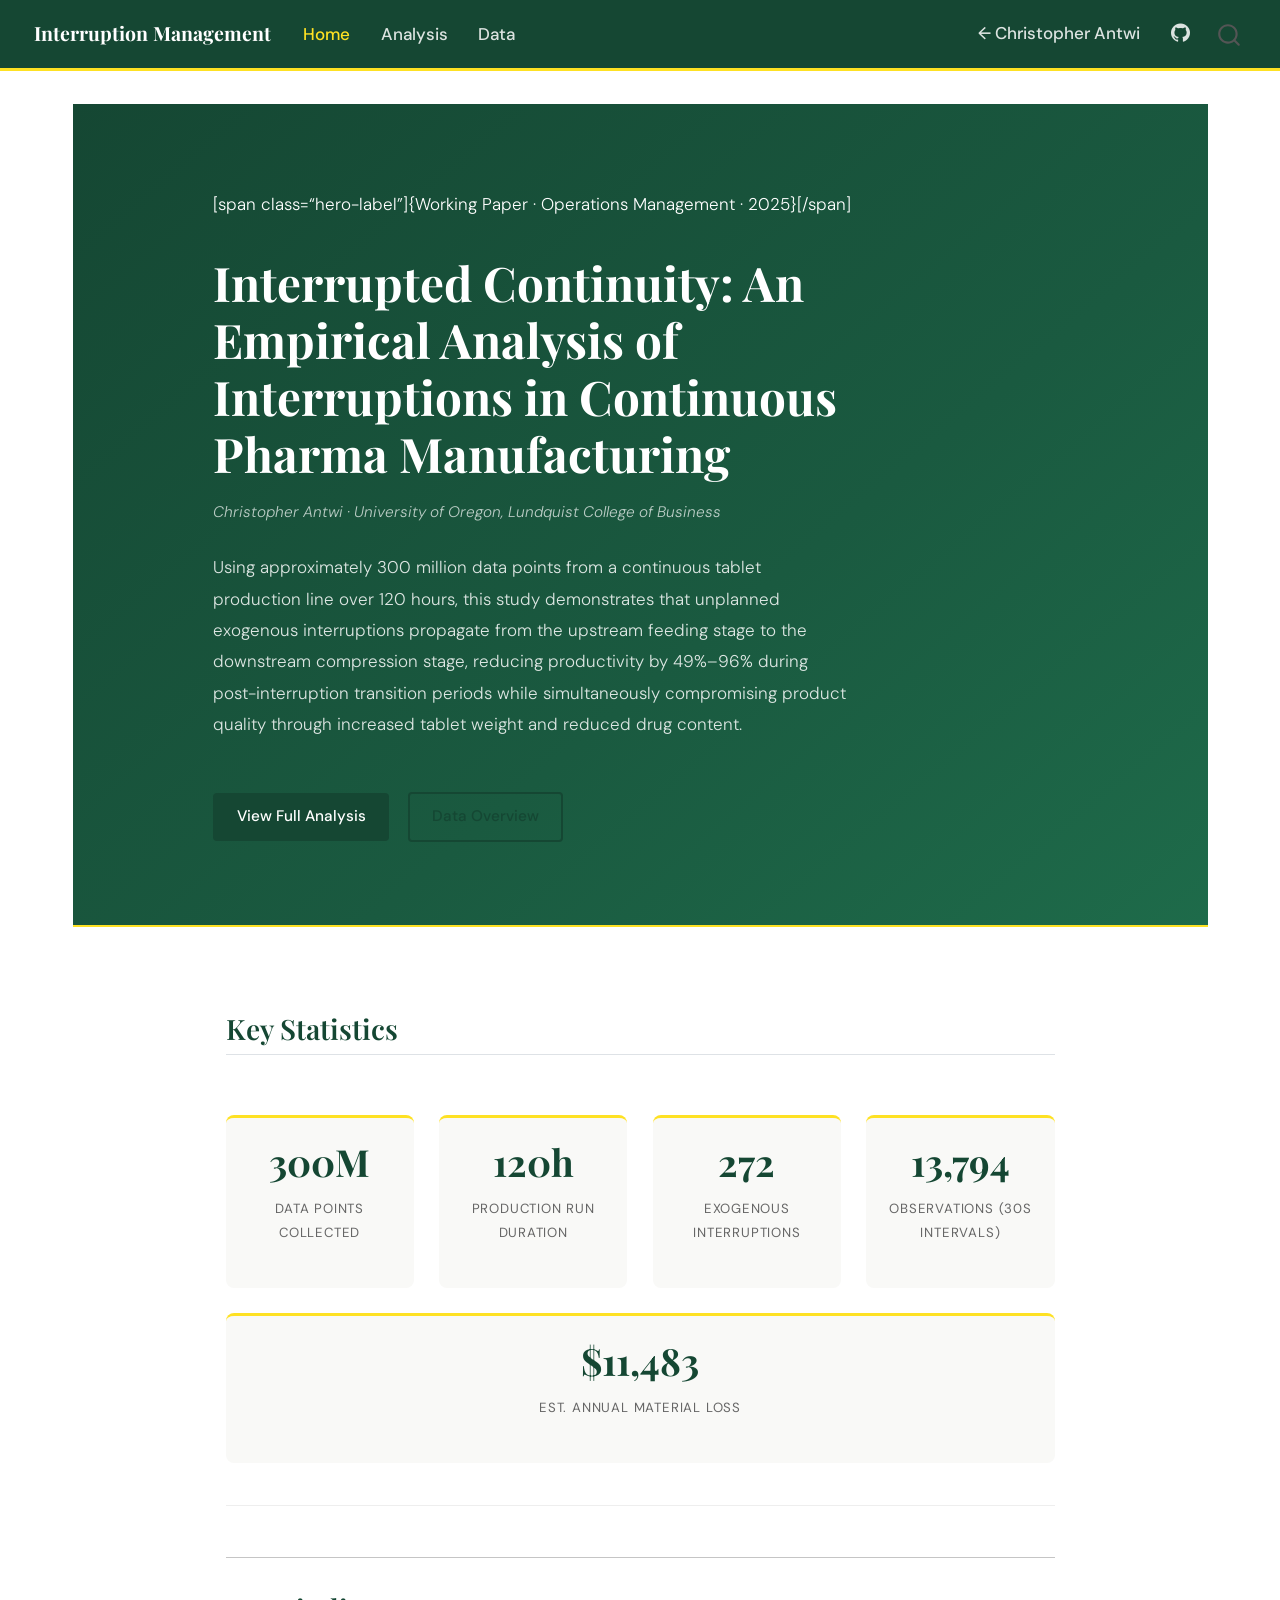
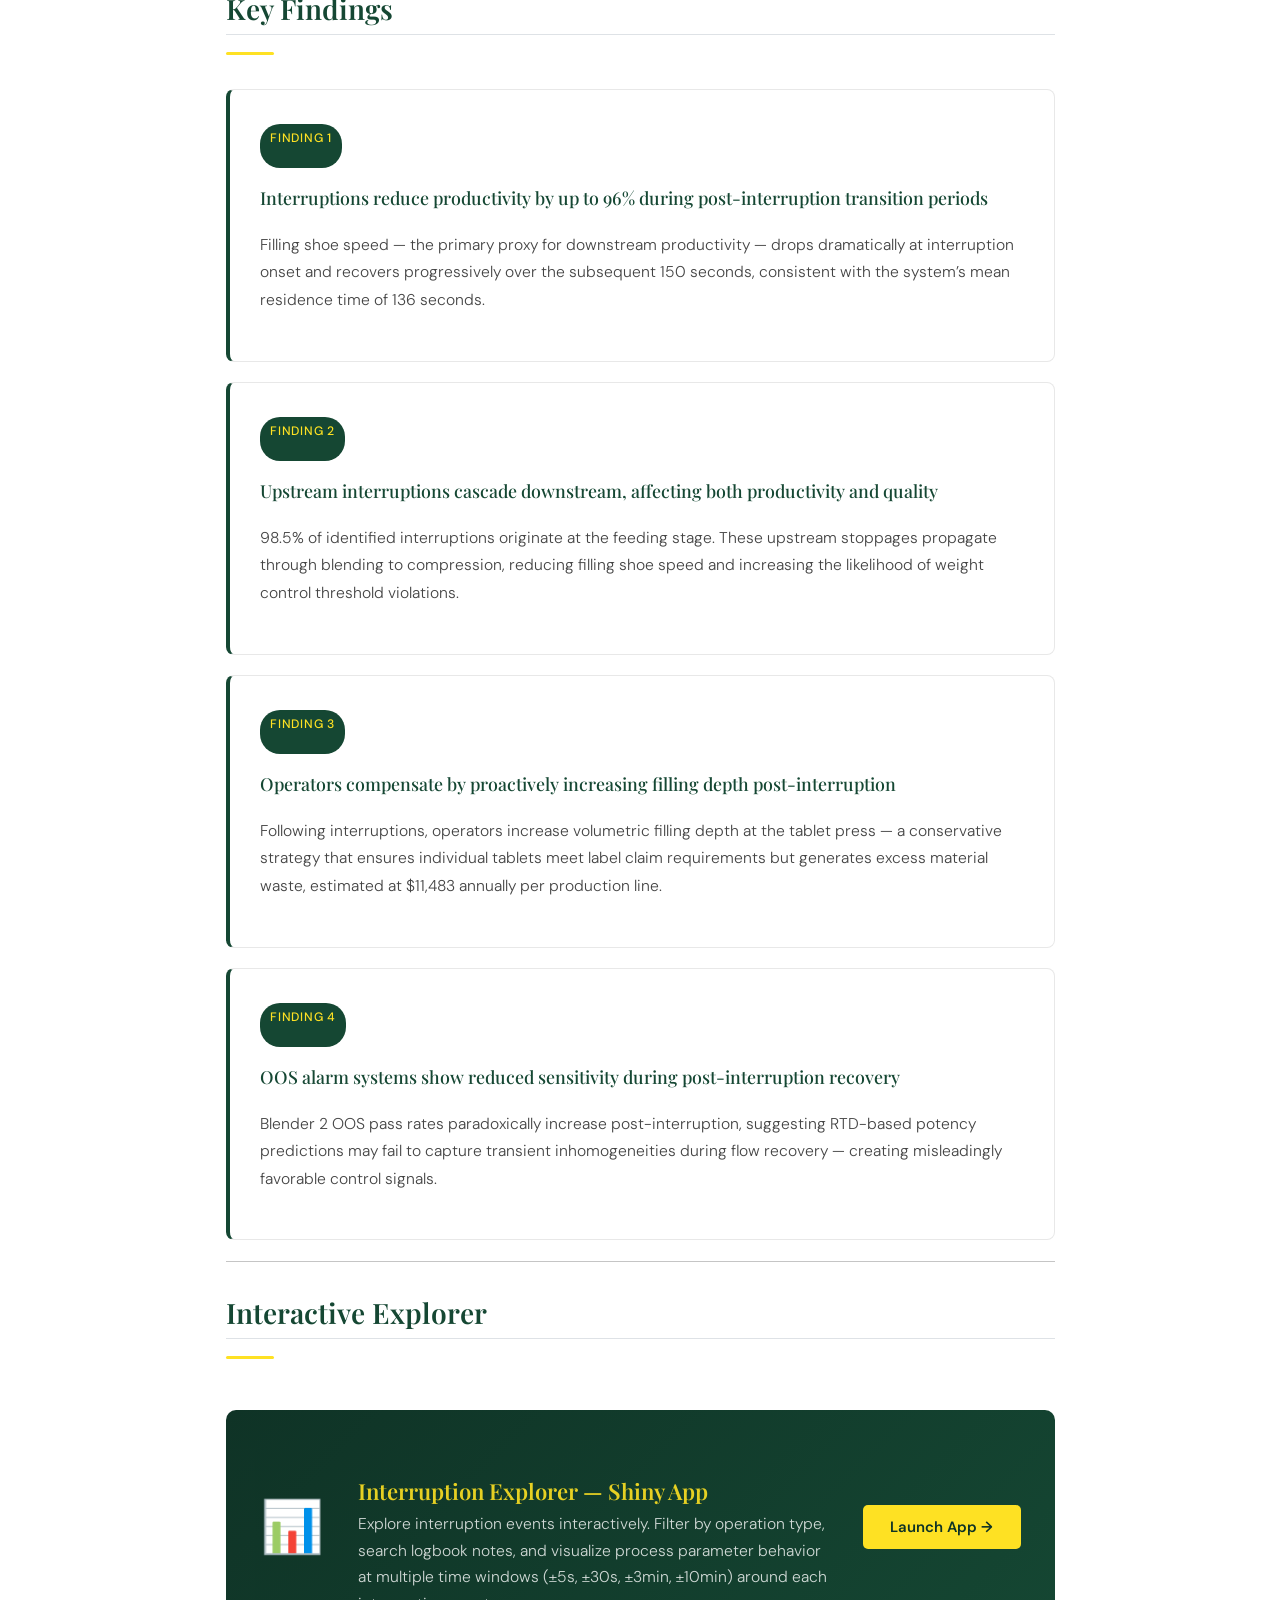
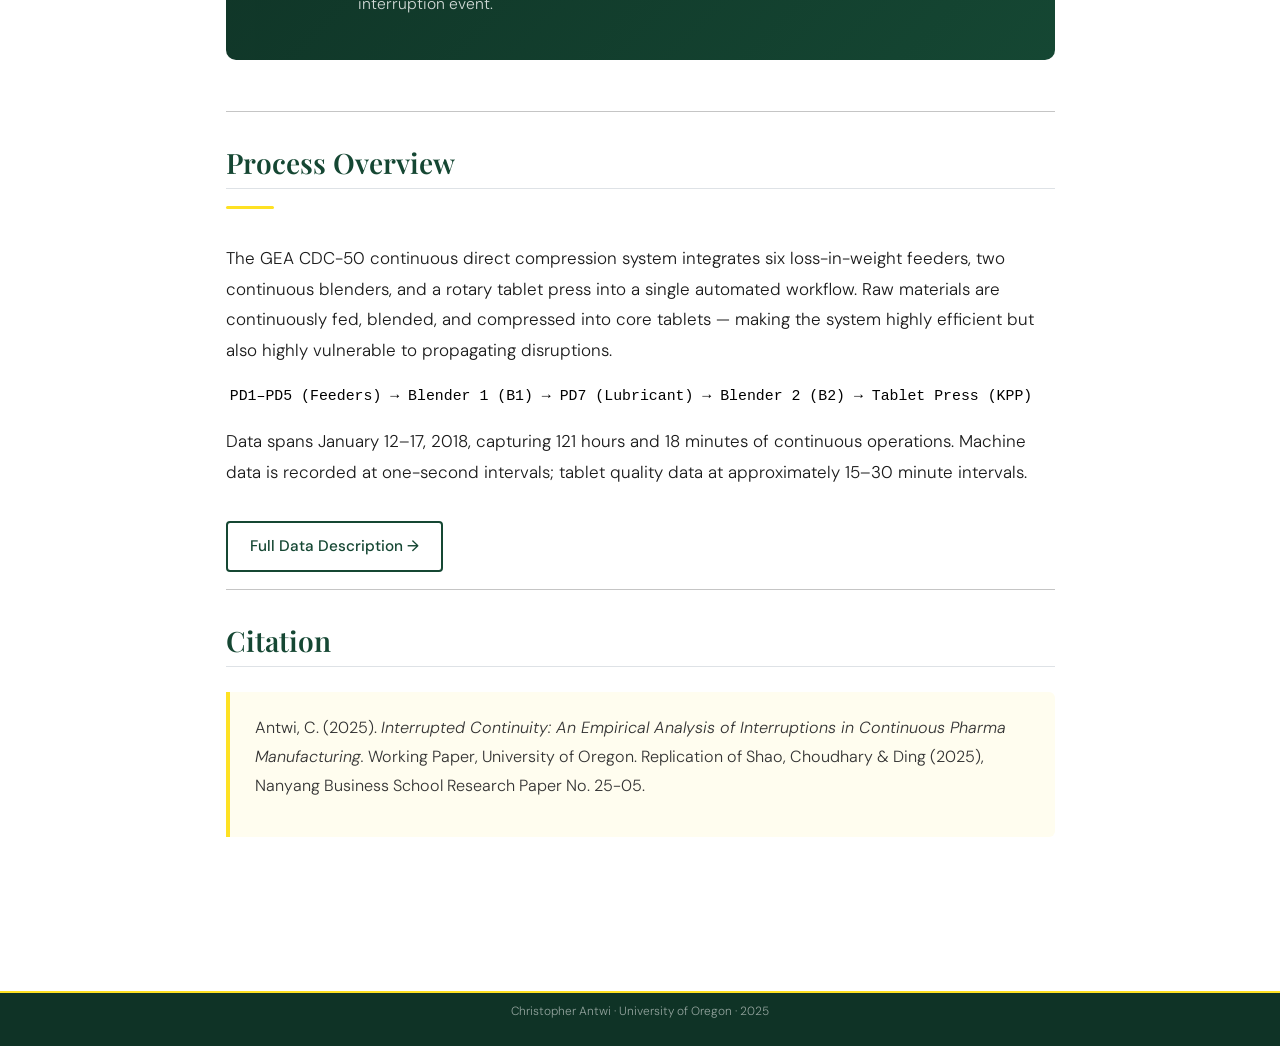
==== docs/index.html @ 990032b7 "Add rendered HTML pages" ====
<!DOCTYPE html>
<html xmlns="http://www.w3.org/1999/xhtml" lang="en" xml:lang="en"><head>

<meta charset="utf-8">
<meta name="generator" content="quarto-1.8.25">

<meta name="viewport" content="width=device-width, initial-scale=1.0, user-scalable=yes">


<title>Interruption Management</title>
<style>
code{white-space: pre-wrap;}
span.smallcaps{font-variant: small-caps;}
div.columns{display: flex; gap: min(4vw, 1.5em);}
div.column{flex: auto; overflow-x: auto;}
div.hanging-indent{margin-left: 1.5em; text-indent: -1.5em;}
ul.task-list{list-style: none;}
ul.task-list li input[type="checkbox"] {
  width: 0.8em;
  margin: 0 0.8em 0.2em -1em; /* quarto-specific, see https://github.com/quarto-dev/quarto-cli/issues/4556 */ 
  vertical-align: middle;
}
</style>


<script src="site_libs/quarto-nav/quarto-nav.js"></script>
<script src="site_libs/quarto-nav/headroom.min.js"></script>
<script src="site_libs/clipboard/clipboard.min.js"></script>
<script src="site_libs/quarto-search/autocomplete.umd.js"></script>
<script src="site_libs/quarto-search/fuse.min.js"></script>
<script src="site_libs/quarto-search/quarto-search.js"></script>
<meta name="quarto:offset" content="./">
<link href="./images/favicon.ico" rel="icon">
<script src="site_libs/quarto-html/quarto.js" type="module"></script>
<script src="site_libs/quarto-html/tabsets/tabsets.js" type="module"></script>
<script src="site_libs/quarto-html/axe/axe-check.js" type="module"></script>
<script src="site_libs/quarto-html/popper.min.js"></script>
<script src="site_libs/quarto-html/tippy.umd.min.js"></script>
<script src="site_libs/quarto-html/anchor.min.js"></script>
<link href="site_libs/quarto-html/tippy.css" rel="stylesheet">
<link href="site_libs/quarto-html/quarto-syntax-highlighting-7b89279ff1a6dce999919e0e67d4d9ec.css" rel="stylesheet" id="quarto-text-highlighting-styles">
<script src="site_libs/bootstrap/bootstrap.min.js"></script>
<link href="site_libs/bootstrap/bootstrap-icons.css" rel="stylesheet">
<link href="site_libs/bootstrap/bootstrap-b2ec62bb47985dcdabcf5dd55ac61442.min.css" rel="stylesheet" append-hash="true" id="quarto-bootstrap" data-mode="light">
<script id="quarto-search-options" type="application/json">{
  "location": "navbar",
  "copy-button": false,
  "collapse-after": 3,
  "panel-placement": "end",
  "type": "overlay",
  "limit": 50,
  "keyboard-shortcut": [
    "f",
    "/",
    "s"
  ],
  "show-item-context": false,
  "language": {
    "search-no-results-text": "No results",
    "search-matching-documents-text": "matching documents",
    "search-copy-link-title": "Copy link to search",
    "search-hide-matches-text": "Hide additional matches",
    "search-more-match-text": "more match in this document",
    "search-more-matches-text": "more matches in this document",
    "search-clear-button-title": "Clear",
    "search-text-placeholder": "",
    "search-detached-cancel-button-title": "Cancel",
    "search-submit-button-title": "Submit",
    "search-label": "Search"
  }
}</script>
<style>html{ scroll-behavior: smooth; }</style>


<link rel="stylesheet" href="styles.css">
</head>

<body class="nav-fixed quarto-light">

<div id="quarto-search-results"></div>
  <header id="quarto-header" class="headroom fixed-top">
    <nav class="navbar navbar-expand-lg " data-bs-theme="dark">
      <div class="navbar-container container-fluid">
      <div class="navbar-brand-container mx-auto">
    <a href="./index.html" class="navbar-brand navbar-brand-logo">
    </a>
    <a class="navbar-brand" href="./index.html">
    <span class="navbar-title">Interruption Management</span>
    </a>
  </div>
            <div id="quarto-search" class="" title="Search"></div>
          <button class="navbar-toggler" type="button" data-bs-toggle="collapse" data-bs-target="#navbarCollapse" aria-controls="navbarCollapse" role="menu" aria-expanded="false" aria-label="Toggle navigation" onclick="if (window.quartoToggleHeadroom) { window.quartoToggleHeadroom(); }">
  <span class="navbar-toggler-icon"></span>
</button>
          <div class="collapse navbar-collapse" id="navbarCollapse">
            <ul class="navbar-nav navbar-nav-scroll me-auto">
  <li class="nav-item">
    <a class="nav-link active" href="./index.html" aria-current="page"> 
<span class="menu-text">Home</span></a>
  </li>  
  <li class="nav-item">
    <a class="nav-link" href="./analysis.html"> 
<span class="menu-text">Analysis</span></a>
  </li>  
  <li class="nav-item">
    <a class="nav-link" href="./data.html"> 
<span class="menu-text">Data</span></a>
  </li>  
</ul>
            <ul class="navbar-nav navbar-nav-scroll ms-auto">
  <li class="nav-item">
    <a class="nav-link" href="https://christopher-antwi.github.io"> 
<span class="menu-text">← Christopher Antwi</span></a>
  </li>  
  <li class="nav-item compact">
    <a class="nav-link" href="https://github.com/Christopher-Antwi/Interruption-Management-Analysis"> <i class="bi bi-github" role="img" aria-label="GitHub">
</i> 
<span class="menu-text"></span></a>
  </li>  
</ul>
          </div> <!-- /navcollapse -->
            <div class="quarto-navbar-tools">
</div>
      </div> <!-- /container-fluid -->
    </nav>
</header>
<!-- content -->
<div id="quarto-content" class="quarto-container page-columns page-rows-contents page-layout-full page-navbar">
<!-- sidebar -->
<!-- margin-sidebar -->
    
<!-- main -->
<main class="content column-page" id="quarto-document-content"><header id="title-block-header" class="quarto-title-block"></header>




<div class="hero">
<div class="container">
<p>[span class=“hero-label”]{Working Paper · Operations Management · 2025}[/span]</p>
<section id="interrupted-continuity-an-empirical-analysis-of-interruptions-in-continuous-pharma-manufacturing" class="level1">
<h1>Interrupted Continuity: An Empirical Analysis of Interruptions in Continuous Pharma Manufacturing</h1>
<div class="hero-meta">
<p>Christopher Antwi · University of Oregon, Lundquist College of Business</p>
</div>
<div class="hero-abstract">
<p>Using approximately 300 million data points from a continuous tablet production line over 120 hours, this study demonstrates that unplanned exogenous interruptions propagate from the upstream feeding stage to the downstream compression stage, reducing productivity by 49%–96% during post-interruption transition periods while simultaneously compromising product quality through increased tablet weight and reduced drug content.</p>
</div>
<p><a href="./analysis.html" class="btn-uo">View Full Analysis</a> <a href="./data.html" class="btn-uo-outline">Data Overview</a></p>
</section>
</div>
</div>
<div class="page-content">
<section id="key-statistics" class="level2">
<h2 class="anchored" data-anchor-id="key-statistics">Key Statistics</h2>
<div class="stats-row">
<div class="stat-card">
<div class="stat-number">
<p>300M</p>
</div>
<div class="stat-label">
<p>Data points collected</p>
</div>
</div>
<div class="stat-card">
<div class="stat-number">
<p>120h</p>
</div>
<div class="stat-label">
<p>Production run duration</p>
</div>
</div>
<div class="stat-card">
<div class="stat-number">
<p>272</p>
</div>
<div class="stat-label">
<p>Exogenous interruptions</p>
</div>
</div>
<div class="stat-card">
<div class="stat-number">
<p>13,794</p>
</div>
<div class="stat-label">
<p>Observations (30s intervals)</p>
</div>
</div>
<div class="stat-card">
<div class="stat-number">
<p>$11,483</p>
</div>
<div class="stat-label">
<p>Est. annual material loss</p>
</div>
</div>
</div>
<hr>
</section>
<section id="key-findings" class="level2">
<h2 class="anchored" data-anchor-id="key-findings">Key Findings</h2>
<div class="section-divider">

</div>
<div class="finding-card">
<div class="finding-number">
<p>Finding 1</p>
</div>
<div class="finding-title">
<p>Interruptions reduce productivity by up to 96% during post-interruption transition periods</p>
</div>
<div class="finding-desc">
<p>Filling shoe speed — the primary proxy for downstream productivity — drops dramatically at interruption onset and recovers progressively over the subsequent 150 seconds, consistent with the system’s mean residence time of 136 seconds.</p>
</div>
</div>
<div class="finding-card">
<div class="finding-number">
<p>Finding 2</p>
</div>
<div class="finding-title">
<p>Upstream interruptions cascade downstream, affecting both productivity and quality</p>
</div>
<div class="finding-desc">
<p>98.5% of identified interruptions originate at the feeding stage. These upstream stoppages propagate through blending to compression, reducing filling shoe speed and increasing the likelihood of weight control threshold violations.</p>
</div>
</div>
<div class="finding-card">
<div class="finding-number">
<p>Finding 3</p>
</div>
<div class="finding-title">
<p>Operators compensate by proactively increasing filling depth post-interruption</p>
</div>
<div class="finding-desc">
<p>Following interruptions, operators increase volumetric filling depth at the tablet press — a conservative strategy that ensures individual tablets meet label claim requirements but generates excess material waste, estimated at $11,483 annually per production line.</p>
</div>
</div>
<div class="finding-card">
<div class="finding-number">
<p>Finding 4</p>
</div>
<div class="finding-title">
<p>OOS alarm systems show reduced sensitivity during post-interruption recovery</p>
</div>
<div class="finding-desc">
<p>Blender 2 OOS pass rates paradoxically increase post-interruption, suggesting RTD-based potency predictions may fail to capture transient inhomogeneities during flow recovery — creating misleadingly favorable control signals.</p>
</div>
</div>
<hr>
</section>
<section id="interactive-explorer" class="level2">
<h2 class="anchored" data-anchor-id="interactive-explorer">Interactive Explorer</h2>
<div class="section-divider">

</div>
<div class="shiny-cta">
<div class="cta-icon">
<p>📊</p>
</div>
<section id="interruption-explorer-shiny-app" class="level3 cta-text">
<h3 class="anchored" data-anchor-id="interruption-explorer-shiny-app">Interruption Explorer — Shiny App</h3>
<p>Explore interruption events interactively. Filter by operation type, search logbook notes, and visualize process parameter behavior at multiple time windows (±5s, ±30s, ±3min, ±10min) around each interruption event.</p>
</section>
<p><a href="YOUR_SHINY_URL_HERE" class="cta-btn">Launch App →</a></p>
</div>
<hr>
</section>
<section id="process-overview" class="level2">
<h2 class="anchored" data-anchor-id="process-overview">Process Overview</h2>
<div class="section-divider">

</div>
<p>The GEA CDC-50 continuous direct compression system integrates six loss-in-weight feeders, two continuous blenders, and a rotary tablet press into a single automated workflow. Raw materials are continuously fed, blended, and compressed into core tablets — making the system highly efficient but also highly vulnerable to propagating disruptions.</p>
<pre><code>PD1–PD5 (Feeders) → Blender 1 (B1) → PD7 (Lubricant) → Blender 2 (B2) → Tablet Press (KPP)</code></pre>
<p>Data spans January 12–17, 2018, capturing 121 hours and 18 minutes of continuous operations. Machine data is recorded at one-second intervals; tablet quality data at approximately 15–30 minute intervals.</p>
<p><a href="./data.html" class="btn-uo-outline">Full Data Description →</a></p>
<hr>
</section>
<section id="citation" class="level2">
<h2 class="anchored" data-anchor-id="citation">Citation</h2>
<div class="highlight-box">
<p>Antwi, C. (2025). <em>Interrupted Continuity: An Empirical Analysis of Interruptions in Continuous Pharma Manufacturing.</em> Working Paper, University of Oregon. Replication of Shao, Choudhary &amp; Ding (2025), Nanyang Business School Research Paper No.&nbsp;25-05.</p>
</div>
</section>
</div>



</main> <!-- /main -->
<script id="quarto-html-after-body" type="application/javascript">
  window.document.addEventListener("DOMContentLoaded", function (event) {
    const icon = "";
    const anchorJS = new window.AnchorJS();
    anchorJS.options = {
      placement: 'right',
      icon: icon
    };
    anchorJS.add('.anchored');
    const isCodeAnnotation = (el) => {
      for (const clz of el.classList) {
        if (clz.startsWith('code-annotation-')) {                     
          return true;
        }
      }
      return false;
    }
    const onCopySuccess = function(e) {
      // button target
      const button = e.trigger;
      // don't keep focus
      button.blur();
      // flash "checked"
      button.classList.add('code-copy-button-checked');
      var currentTitle = button.getAttribute("title");
      button.setAttribute("title", "Copied!");
      let tooltip;
      if (window.bootstrap) {
        button.setAttribute("data-bs-toggle", "tooltip");
        button.setAttribute("data-bs-placement", "left");
        button.setAttribute("data-bs-title", "Copied!");
        tooltip = new bootstrap.Tooltip(button, 
          { trigger: "manual", 
            customClass: "code-copy-button-tooltip",
            offset: [0, -8]});
        tooltip.show();    
      }
      setTimeout(function() {
        if (tooltip) {
          tooltip.hide();
          button.removeAttribute("data-bs-title");
          button.removeAttribute("data-bs-toggle");
          button.removeAttribute("data-bs-placement");
        }
        button.setAttribute("title", currentTitle);
        button.classList.remove('code-copy-button-checked');
      }, 1000);
      // clear code selection
      e.clearSelection();
    }
    const getTextToCopy = function(trigger) {
      const outerScaffold = trigger.parentElement.cloneNode(true);
      const codeEl = outerScaffold.querySelector('code');
      for (const childEl of codeEl.children) {
        if (isCodeAnnotation(childEl)) {
          childEl.remove();
        }
      }
      return codeEl.innerText;
    }
    const clipboard = new window.ClipboardJS('.code-copy-button:not([data-in-quarto-modal])', {
      text: getTextToCopy
    });
    clipboard.on('success', onCopySuccess);
    if (window.document.getElementById('quarto-embedded-source-code-modal')) {
      const clipboardModal = new window.ClipboardJS('.code-copy-button[data-in-quarto-modal]', {
        text: getTextToCopy,
        container: window.document.getElementById('quarto-embedded-source-code-modal')
      });
      clipboardModal.on('success', onCopySuccess);
    }
      var localhostRegex = new RegExp(/^(?:http|https):\/\/localhost\:?[0-9]*\//);
      var mailtoRegex = new RegExp(/^mailto:/);
        var filterRegex = new RegExp('/' + window.location.host + '/');
      var isInternal = (href) => {
          return filterRegex.test(href) || localhostRegex.test(href) || mailtoRegex.test(href);
      }
      // Inspect non-navigation links and adorn them if external
     var links = window.document.querySelectorAll('a[href]:not(.nav-link):not(.navbar-brand):not(.toc-action):not(.sidebar-link):not(.sidebar-item-toggle):not(.pagination-link):not(.no-external):not([aria-hidden]):not(.dropdown-item):not(.quarto-navigation-tool):not(.about-link)');
      for (var i=0; i<links.length; i++) {
        const link = links[i];
        if (!isInternal(link.href)) {
          // undo the damage that might have been done by quarto-nav.js in the case of
          // links that we want to consider external
          if (link.dataset.originalHref !== undefined) {
            link.href = link.dataset.originalHref;
          }
        }
      }
    function tippyHover(el, contentFn, onTriggerFn, onUntriggerFn) {
      const config = {
        allowHTML: true,
        maxWidth: 500,
        delay: 100,
        arrow: false,
        appendTo: function(el) {
            return el.parentElement;
        },
        interactive: true,
        interactiveBorder: 10,
        theme: 'quarto',
        placement: 'bottom-start',
      };
      if (contentFn) {
        config.content = contentFn;
      }
      if (onTriggerFn) {
        config.onTrigger = onTriggerFn;
      }
      if (onUntriggerFn) {
        config.onUntrigger = onUntriggerFn;
      }
      window.tippy(el, config); 
    }
    const noterefs = window.document.querySelectorAll('a[role="doc-noteref"]');
    for (var i=0; i<noterefs.length; i++) {
      const ref = noterefs[i];
      tippyHover(ref, function() {
        // use id or data attribute instead here
        let href = ref.getAttribute('data-footnote-href') || ref.getAttribute('href');
        try { href = new URL(href).hash; } catch {}
        const id = href.replace(/^#\/?/, "");
        const note = window.document.getElementById(id);
        if (note) {
          return note.innerHTML;
        } else {
          return "";
        }
      });
    }
    const xrefs = window.document.querySelectorAll('a.quarto-xref');
    const processXRef = (id, note) => {
      // Strip column container classes
      const stripColumnClz = (el) => {
        el.classList.remove("page-full", "page-columns");
        if (el.children) {
          for (const child of el.children) {
            stripColumnClz(child);
          }
        }
      }
      stripColumnClz(note)
      if (id === null || id.startsWith('sec-')) {
        // Special case sections, only their first couple elements
        const container = document.createElement("div");
        if (note.children && note.children.length > 2) {
          container.appendChild(note.children[0].cloneNode(true));
          for (let i = 1; i < note.children.length; i++) {
            const child = note.children[i];
            if (child.tagName === "P" && child.innerText === "") {
              continue;
            } else {
              container.appendChild(child.cloneNode(true));
              break;
            }
          }
          if (window.Quarto?.typesetMath) {
            window.Quarto.typesetMath(container);
          }
          return container.innerHTML
        } else {
          if (window.Quarto?.typesetMath) {
            window.Quarto.typesetMath(note);
          }
          return note.innerHTML;
        }
      } else {
        // Remove any anchor links if they are present
        const anchorLink = note.querySelector('a.anchorjs-link');
        if (anchorLink) {
          anchorLink.remove();
        }
        if (window.Quarto?.typesetMath) {
          window.Quarto.typesetMath(note);
        }
        if (note.classList.contains("callout")) {
          return note.outerHTML;
        } else {
          return note.innerHTML;
        }
      }
    }
    for (var i=0; i<xrefs.length; i++) {
      const xref = xrefs[i];
      tippyHover(xref, undefined, function(instance) {
        instance.disable();
        let url = xref.getAttribute('href');
        let hash = undefined; 
        if (url.startsWith('#')) {
          hash = url;
        } else {
          try { hash = new URL(url).hash; } catch {}
        }
        if (hash) {
          const id = hash.replace(/^#\/?/, "");
          const note = window.document.getElementById(id);
          if (note !== null) {
            try {
              const html = processXRef(id, note.cloneNode(true));
              instance.setContent(html);
            } finally {
              instance.enable();
              instance.show();
            }
          } else {
            // See if we can fetch this
            fetch(url.split('#')[0])
            .then(res => res.text())
            .then(html => {
              const parser = new DOMParser();
              const htmlDoc = parser.parseFromString(html, "text/html");
              const note = htmlDoc.getElementById(id);
              if (note !== null) {
                const html = processXRef(id, note);
                instance.setContent(html);
              } 
            }).finally(() => {
              instance.enable();
              instance.show();
            });
          }
        } else {
          // See if we can fetch a full url (with no hash to target)
          // This is a special case and we should probably do some content thinning / targeting
          fetch(url)
          .then(res => res.text())
          .then(html => {
            const parser = new DOMParser();
            const htmlDoc = parser.parseFromString(html, "text/html");
            const note = htmlDoc.querySelector('main.content');
            if (note !== null) {
              // This should only happen for chapter cross references
              // (since there is no id in the URL)
              // remove the first header
              if (note.children.length > 0 && note.children[0].tagName === "HEADER") {
                note.children[0].remove();
              }
              const html = processXRef(null, note);
              instance.setContent(html);
            } 
          }).finally(() => {
            instance.enable();
            instance.show();
          });
        }
      }, function(instance) {
      });
    }
        let selectedAnnoteEl;
        const selectorForAnnotation = ( cell, annotation) => {
          let cellAttr = 'data-code-cell="' + cell + '"';
          let lineAttr = 'data-code-annotation="' +  annotation + '"';
          const selector = 'span[' + cellAttr + '][' + lineAttr + ']';
          return selector;
        }
        const selectCodeLines = (annoteEl) => {
          const doc = window.document;
          const targetCell = annoteEl.getAttribute("data-target-cell");
          const targetAnnotation = annoteEl.getAttribute("data-target-annotation");
          const annoteSpan = window.document.querySelector(selectorForAnnotation(targetCell, targetAnnotation));
          const lines = annoteSpan.getAttribute("data-code-lines").split(",");
          const lineIds = lines.map((line) => {
            return targetCell + "-" + line;
          })
          let top = null;
          let height = null;
          let parent = null;
          if (lineIds.length > 0) {
              //compute the position of the single el (top and bottom and make a div)
              const el = window.document.getElementById(lineIds[0]);
              top = el.offsetTop;
              height = el.offsetHeight;
              parent = el.parentElement.parentElement;
            if (lineIds.length > 1) {
              const lastEl = window.document.getElementById(lineIds[lineIds.length - 1]);
              const bottom = lastEl.offsetTop + lastEl.offsetHeight;
              height = bottom - top;
            }
            if (top !== null && height !== null && parent !== null) {
              // cook up a div (if necessary) and position it 
              let div = window.document.getElementById("code-annotation-line-highlight");
              if (div === null) {
                div = window.document.createElement("div");
                div.setAttribute("id", "code-annotation-line-highlight");
                div.style.position = 'absolute';
                parent.appendChild(div);
              }
              div.style.top = top - 2 + "px";
              div.style.height = height + 4 + "px";
              div.style.left = 0;
              let gutterDiv = window.document.getElementById("code-annotation-line-highlight-gutter");
              if (gutterDiv === null) {
                gutterDiv = window.document.createElement("div");
                gutterDiv.setAttribute("id", "code-annotation-line-highlight-gutter");
                gutterDiv.style.position = 'absolute';
                const codeCell = window.document.getElementById(targetCell);
                const gutter = codeCell.querySelector('.code-annotation-gutter');
                gutter.appendChild(gutterDiv);
              }
              gutterDiv.style.top = top - 2 + "px";
              gutterDiv.style.height = height + 4 + "px";
            }
            selectedAnnoteEl = annoteEl;
          }
        };
        const unselectCodeLines = () => {
          const elementsIds = ["code-annotation-line-highlight", "code-annotation-line-highlight-gutter"];
          elementsIds.forEach((elId) => {
            const div = window.document.getElementById(elId);
            if (div) {
              div.remove();
            }
          });
          selectedAnnoteEl = undefined;
        };
          // Handle positioning of the toggle
      window.addEventListener(
        "resize",
        throttle(() => {
          elRect = undefined;
          if (selectedAnnoteEl) {
            selectCodeLines(selectedAnnoteEl);
          }
        }, 10)
      );
      function throttle(fn, ms) {
      let throttle = false;
      let timer;
        return (...args) => {
          if(!throttle) { // first call gets through
              fn.apply(this, args);
              throttle = true;
          } else { // all the others get throttled
              if(timer) clearTimeout(timer); // cancel #2
              timer = setTimeout(() => {
                fn.apply(this, args);
                timer = throttle = false;
              }, ms);
          }
        };
      }
        // Attach click handler to the DT
        const annoteDls = window.document.querySelectorAll('dt[data-target-cell]');
        for (const annoteDlNode of annoteDls) {
          annoteDlNode.addEventListener('click', (event) => {
            const clickedEl = event.target;
            if (clickedEl !== selectedAnnoteEl) {
              unselectCodeLines();
              const activeEl = window.document.querySelector('dt[data-target-cell].code-annotation-active');
              if (activeEl) {
                activeEl.classList.remove('code-annotation-active');
              }
              selectCodeLines(clickedEl);
              clickedEl.classList.add('code-annotation-active');
            } else {
              // Unselect the line
              unselectCodeLines();
              clickedEl.classList.remove('code-annotation-active');
            }
          });
        }
    const findCites = (el) => {
      const parentEl = el.parentElement;
      if (parentEl) {
        const cites = parentEl.dataset.cites;
        if (cites) {
          return {
            el,
            cites: cites.split(' ')
          };
        } else {
          return findCites(el.parentElement)
        }
      } else {
        return undefined;
      }
    };
    var bibliorefs = window.document.querySelectorAll('a[role="doc-biblioref"]');
    for (var i=0; i<bibliorefs.length; i++) {
      const ref = bibliorefs[i];
      const citeInfo = findCites(ref);
      if (citeInfo) {
        tippyHover(citeInfo.el, function() {
          var popup = window.document.createElement('div');
          citeInfo.cites.forEach(function(cite) {
            var citeDiv = window.document.createElement('div');
            citeDiv.classList.add('hanging-indent');
            citeDiv.classList.add('csl-entry');
            var biblioDiv = window.document.getElementById('ref-' + cite);
            if (biblioDiv) {
              citeDiv.innerHTML = biblioDiv.innerHTML;
            }
            popup.appendChild(citeDiv);
          });
          return popup.innerHTML;
        });
      }
    }
  });
  </script>
</div> <!-- /content -->
<footer class="footer">
  <div class="nav-footer">
    <div class="nav-footer-left">
      &nbsp;
    </div>   
    <div class="nav-footer-center">
<p>Christopher Antwi · University of Oregon · 2025</p>
</div>
    <div class="nav-footer-right">
      &nbsp;
    </div>
  </div>
</footer>




<script src="site_libs/quarto-html/zenscroll-min.js"></script>
</body></html>
---- docs/site_libs/quarto-html/tippy.css ----
.tippy-box[data-animation=fade][data-state=hidden]{opacity:0}[data-tippy-root]{max-width:calc(100vw - 10px)}.tippy-box{position:relative;background-color:#333;color:#fff;border-radius:4px;font-size:14px;line-height:1.4;white-space:normal;outline:0;transition-property:transform,visibility,opacity}.tippy-box[data-placement^=top]>.tippy-arrow{bottom:0}.tippy-box[data-placement^=top]>.tippy-arrow:before{bottom:-7px;left:0;border-width:8px 8px 0;border-top-color:initial;transform-origin:center top}.tippy-box[data-placement^=bottom]>.tippy-arrow{top:0}.tippy-box[data-placement^=bottom]>.tippy-arrow:before{top:-7px;left:0;border-width:0 8px 8px;border-bottom-color:initial;transform-origin:center bottom}.tippy-box[data-placement^=left]>.tippy-arrow{right:0}.tippy-box[data-placement^=left]>.tippy-arrow:before{border-width:8px 0 8px 8px;border-left-color:initial;right:-7px;transform-origin:center left}.tippy-box[data-placement^=right]>.tippy-arrow{left:0}.tippy-box[data-placement^=right]>.tippy-arrow:before{left:-7px;border-width:8px 8px 8px 0;border-right-color:initial;transform-origin:center right}.tippy-box[data-inertia][data-state=visible]{transition-timing-function:cubic-bezier(.54,1.5,.38,1.11)}.tippy-arrow{width:16px;height:16px;color:#333}.tippy-arrow:before{content:"";position:absolute;border-color:transparent;border-style:solid}.tippy-content{position:relative;padding:5px 9px;z-index:1}
---- docs/site_libs/quarto-html/quarto-syntax-highlighting-7b89279ff1a6dce999919e0e67d4d9ec.css ----
/* quarto syntax highlight colors */
:root {
  --quarto-hl-ot-color: #003B4F;
  --quarto-hl-at-color: #657422;
  --quarto-hl-ss-color: #20794D;
  --quarto-hl-an-color: #5E5E5E;
  --quarto-hl-fu-color: #4758AB;
  --quarto-hl-st-color: #20794D;
  --quarto-hl-cf-color: #003B4F;
  --quarto-hl-op-color: #5E5E5E;
  --quarto-hl-er-color: #AD0000;
  --quarto-hl-bn-color: #AD0000;
  --quarto-hl-al-color: #AD0000;
  --quarto-hl-va-color: #111111;
  --quarto-hl-bu-color: inherit;
  --quarto-hl-ex-color: inherit;
  --quarto-hl-pp-color: #AD0000;
  --quarto-hl-in-color: #5E5E5E;
  --quarto-hl-vs-color: #20794D;
  --quarto-hl-wa-color: #5E5E5E;
  --quarto-hl-do-color: #5E5E5E;
  --quarto-hl-im-color: #00769E;
  --quarto-hl-ch-color: #20794D;
  --quarto-hl-dt-color: #AD0000;
  --quarto-hl-fl-color: #AD0000;
  --quarto-hl-co-color: #5E5E5E;
  --quarto-hl-cv-color: #5E5E5E;
  --quarto-hl-cn-color: #8f5902;
  --quarto-hl-sc-color: #5E5E5E;
  --quarto-hl-dv-color: #AD0000;
  --quarto-hl-kw-color: #003B4F;
}

/* other quarto variables */
:root {
  --quarto-font-monospace: SFMono-Regular, Menlo, Monaco, Consolas, "Liberation Mono", "Courier New", monospace;
}

/* syntax highlight based on Pandoc's rules */
pre > code.sourceCode > span {
  color: #003B4F;
}

code.sourceCode > span {
  color: #003B4F;
}

div.sourceCode,
div.sourceCode pre.sourceCode {
  color: #003B4F;
}

/* Normal */
code span {
  color: #003B4F;
}

/* Alert */
code span.al {
  color: #AD0000;
  font-style: inherit;
}

/* Annotation */
code span.an {
  color: #5E5E5E;
  font-style: inherit;
}

/* Attribute */
code span.at {
  color: #657422;
  font-style: inherit;
}

/* BaseN */
code span.bn {
  color: #AD0000;
  font-style: inherit;
}

/* BuiltIn */
code span.bu {
  font-style: inherit;
}

/* ControlFlow */
code span.cf {
  color: #003B4F;
  font-weight: bold;
  font-style: inherit;
}

/* Char */
code span.ch {
  color: #20794D;
  font-style: inherit;
}

/* Constant */
code span.cn {
  color: #8f5902;
  font-style: inherit;
}

/* Comment */
code span.co {
  color: #5E5E5E;
  font-style: inherit;
}

/* CommentVar */
code span.cv {
  color: #5E5E5E;
  font-style: italic;
}

/* Documentation */
code span.do {
  color: #5E5E5E;
  font-style: italic;
}

/* DataType */
code span.dt {
  color: #AD0000;
  font-style: inherit;
}

/* DecVal */
code span.dv {
  color: #AD0000;
  font-style: inherit;
}

/* Error */
code span.er {
  color: #AD0000;
  font-style: inherit;
}

/* Extension */
code span.ex {
  font-style: inherit;
}

/* Float */
code span.fl {
  color: #AD0000;
  font-style: inherit;
}

/* Function */
code span.fu {
  color: #4758AB;
  font-style: inherit;
}

/* Import */
code span.im {
  color: #00769E;
  font-style: inherit;
}

/* Information */
code span.in {
  color: #5E5E5E;
  font-style: inherit;
}

/* Keyword */
code span.kw {
  color: #003B4F;
  font-weight: bold;
  font-style: inherit;
}

/* Operator */
code span.op {
  color: #5E5E5E;
  font-style: inherit;
}

/* Other */
code span.ot {
  color: #003B4F;
  font-style: inherit;
}

/* Preprocessor */
code span.pp {
  color: #AD0000;
  font-style: inherit;
}

/* SpecialChar */
code span.sc {
  color: #5E5E5E;
  font-style: inherit;
}

/* SpecialString */
code span.ss {
  color: #20794D;
  font-style: inherit;
}

/* String */
code span.st {
  color: #20794D;
  font-style: inherit;
}

/* Variable */
code span.va {
  color: #111111;
  font-style: inherit;
}

/* VerbatimString */
code span.vs {
  color: #20794D;
  font-style: inherit;
}

/* Warning */
code span.wa {
  color: #5E5E5E;
  font-style: italic;
}

.prevent-inlining {
  content: "</";
}

/*# sourceMappingURL=3944bc705cfaf4c80e56f77c5205168a.css.map */
---- docs/styles.css ----
/* Quarto layout overrides */
#quarto-content > * { padding-top: 0 !important; }
.quarto-title { display: none; }

.hero .container {
  max-width: 880px;
  margin: 0 auto;
}

.navbar-nav .nav-link {
  padding: 0.5rem 0.9rem !important;
  border-radius: 4px;
  transition: color 0.2s, background 0.2s;
}
.navbar-nav .nav-link:hover {
  background-color: rgba(255,255,255,0.08);
}

.nav-footer a {
  color: rgba(255,255,255,0.5) !important;
  transition: color 0.2s;
}
.nav-footer a:hover { color: #FEE123 !important; }

/* Analysis page — gt table overrides */
.gt_table { font-size: 0.88rem; }
.gt_col_heading { background-color: #154733 !important; color: white !important; }

@media (max-width: 768px) {
  .stat-card { min-width: 130px; }
  .finding-card { padding: 1.3rem; }
}
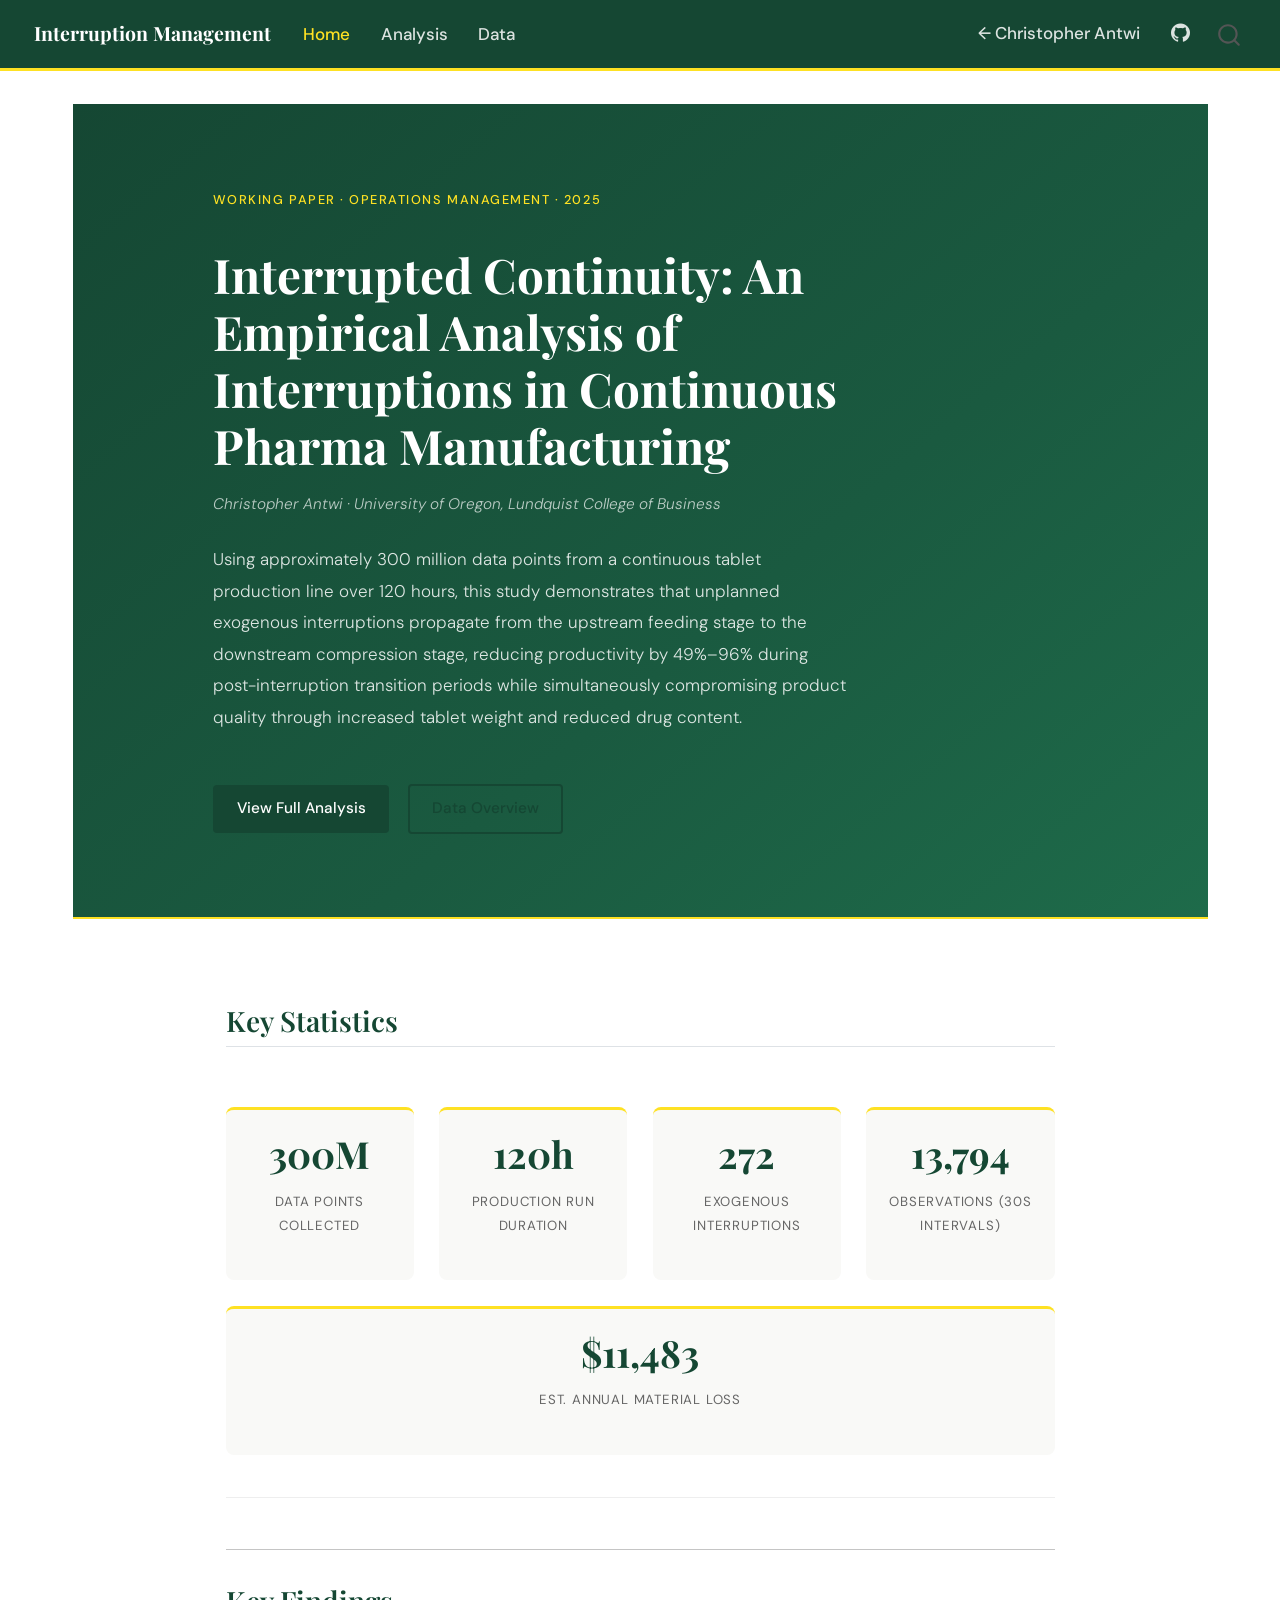
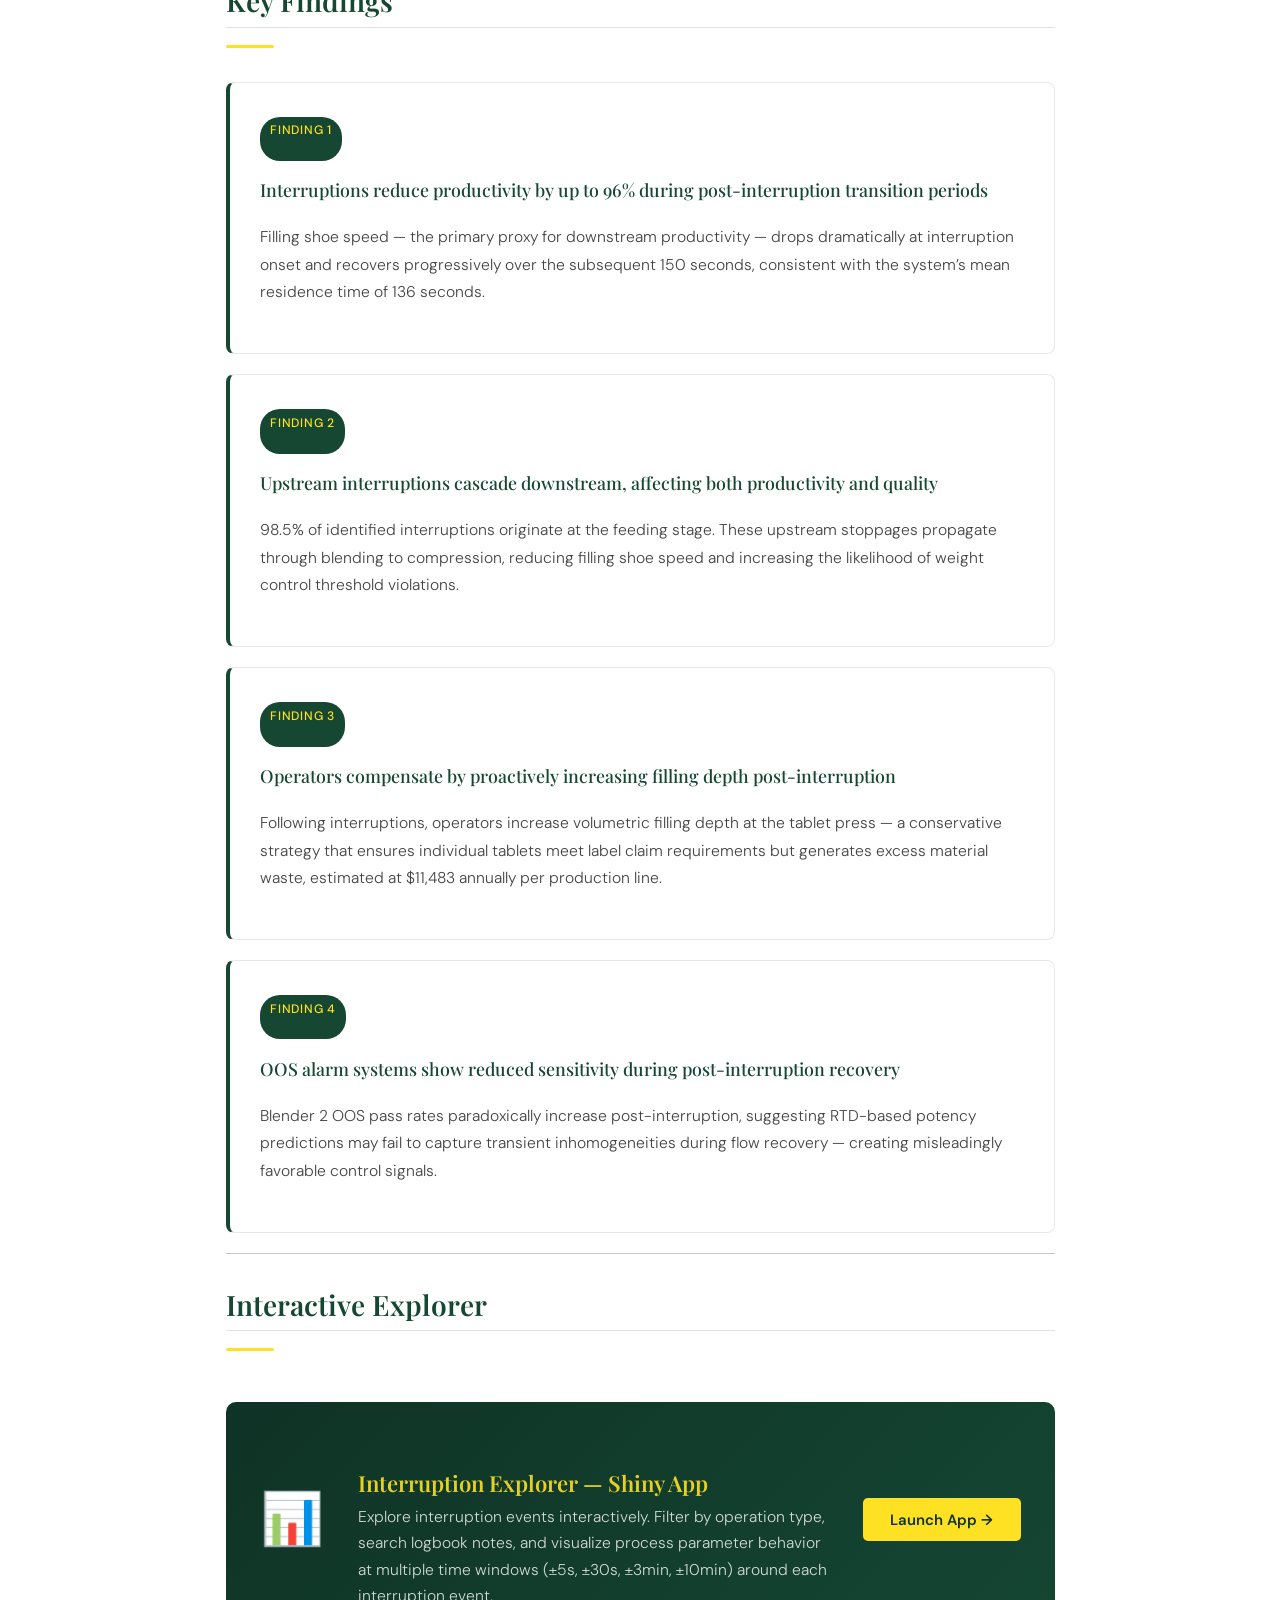
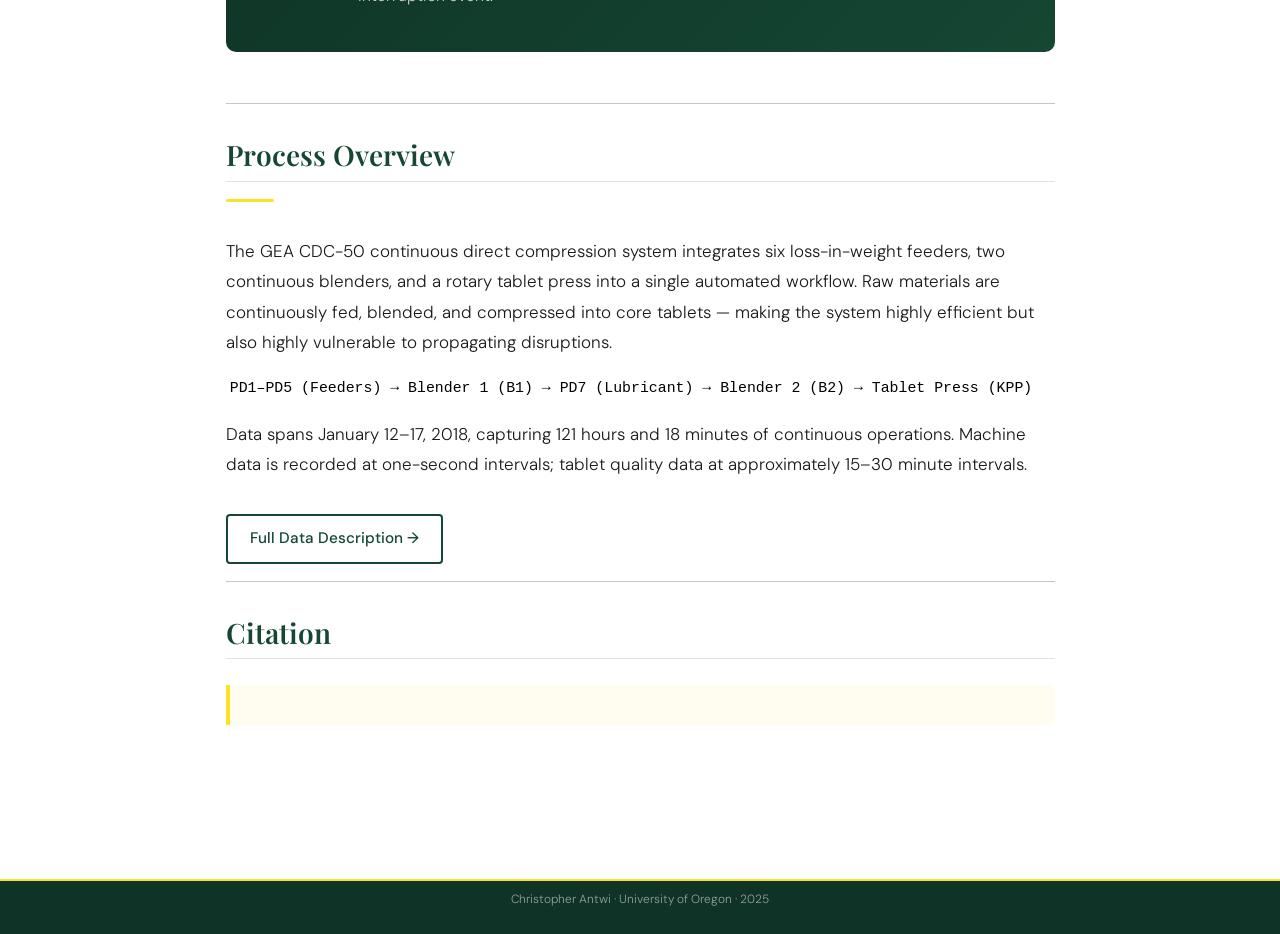
==== commit bf7e743c: "Fix hero label span syntax" ====
--- a/docs/index.html
+++ b/docs/index.html
@@ -137,7 +137,7 @@
 
 <div class="hero">
 <div class="container">
-<p>[span class=“hero-label”]{Working Paper · Operations Management · 2025}[/span]</p>
+<p><span class="hero-label">Working Paper · Operations Management · 2025</span></p>
 <section id="interrupted-continuity-an-empirical-analysis-of-interruptions-in-continuous-pharma-manufacturing" class="level1">
 <h1>Interrupted Continuity: An Empirical Analysis of Interruptions in Continuous Pharma Manufacturing</h1>
 <div class="hero-meta">
@@ -279,7 +279,7 @@
 <section id="citation" class="level2">
 <h2 class="anchored" data-anchor-id="citation">Citation</h2>
 <div class="highlight-box">
-<p>Antwi, C. (2025). <em>Interrupted Continuity: An Empirical Analysis of Interruptions in Continuous Pharma Manufacturing.</em> Working Paper, University of Oregon. Replication of Shao, Choudhary &amp; Ding (2025), Nanyang Business School Research Paper No.&nbsp;25-05.</p>
+
 </div>
 </section>
 </div>
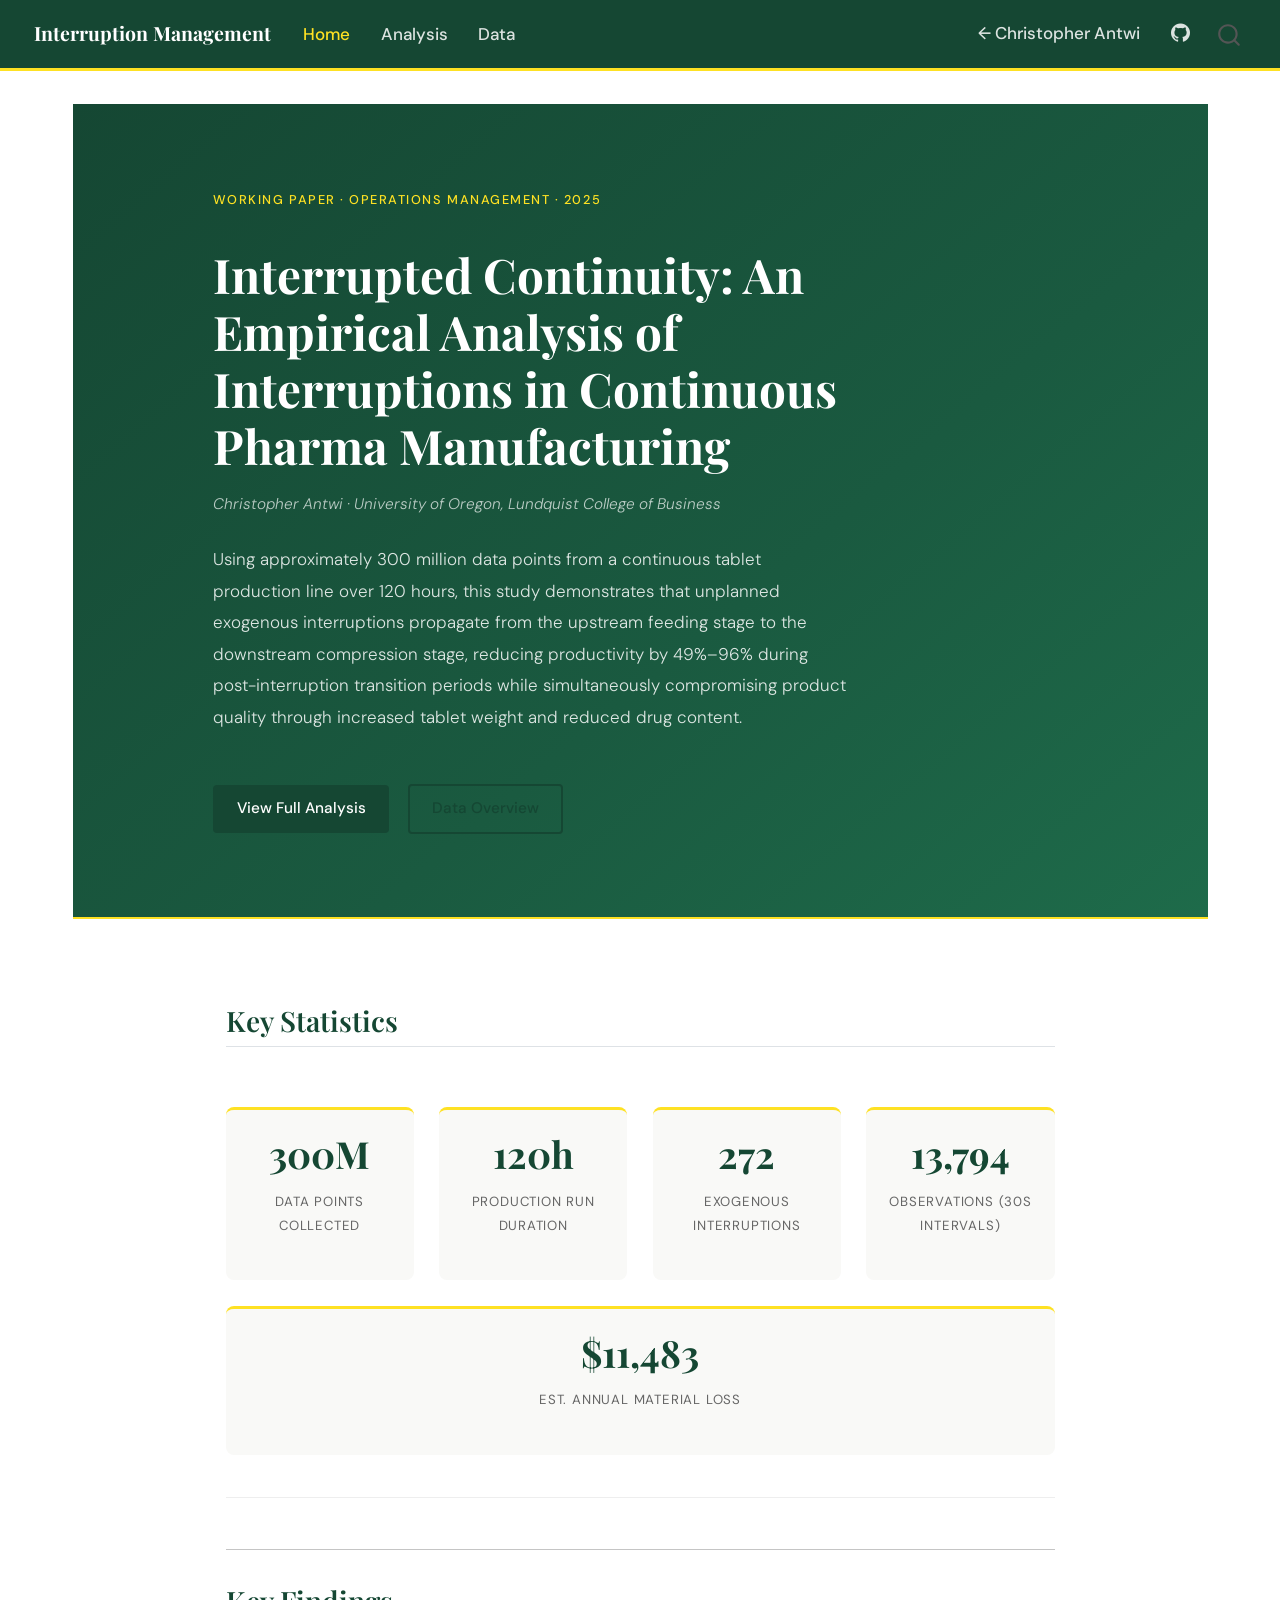
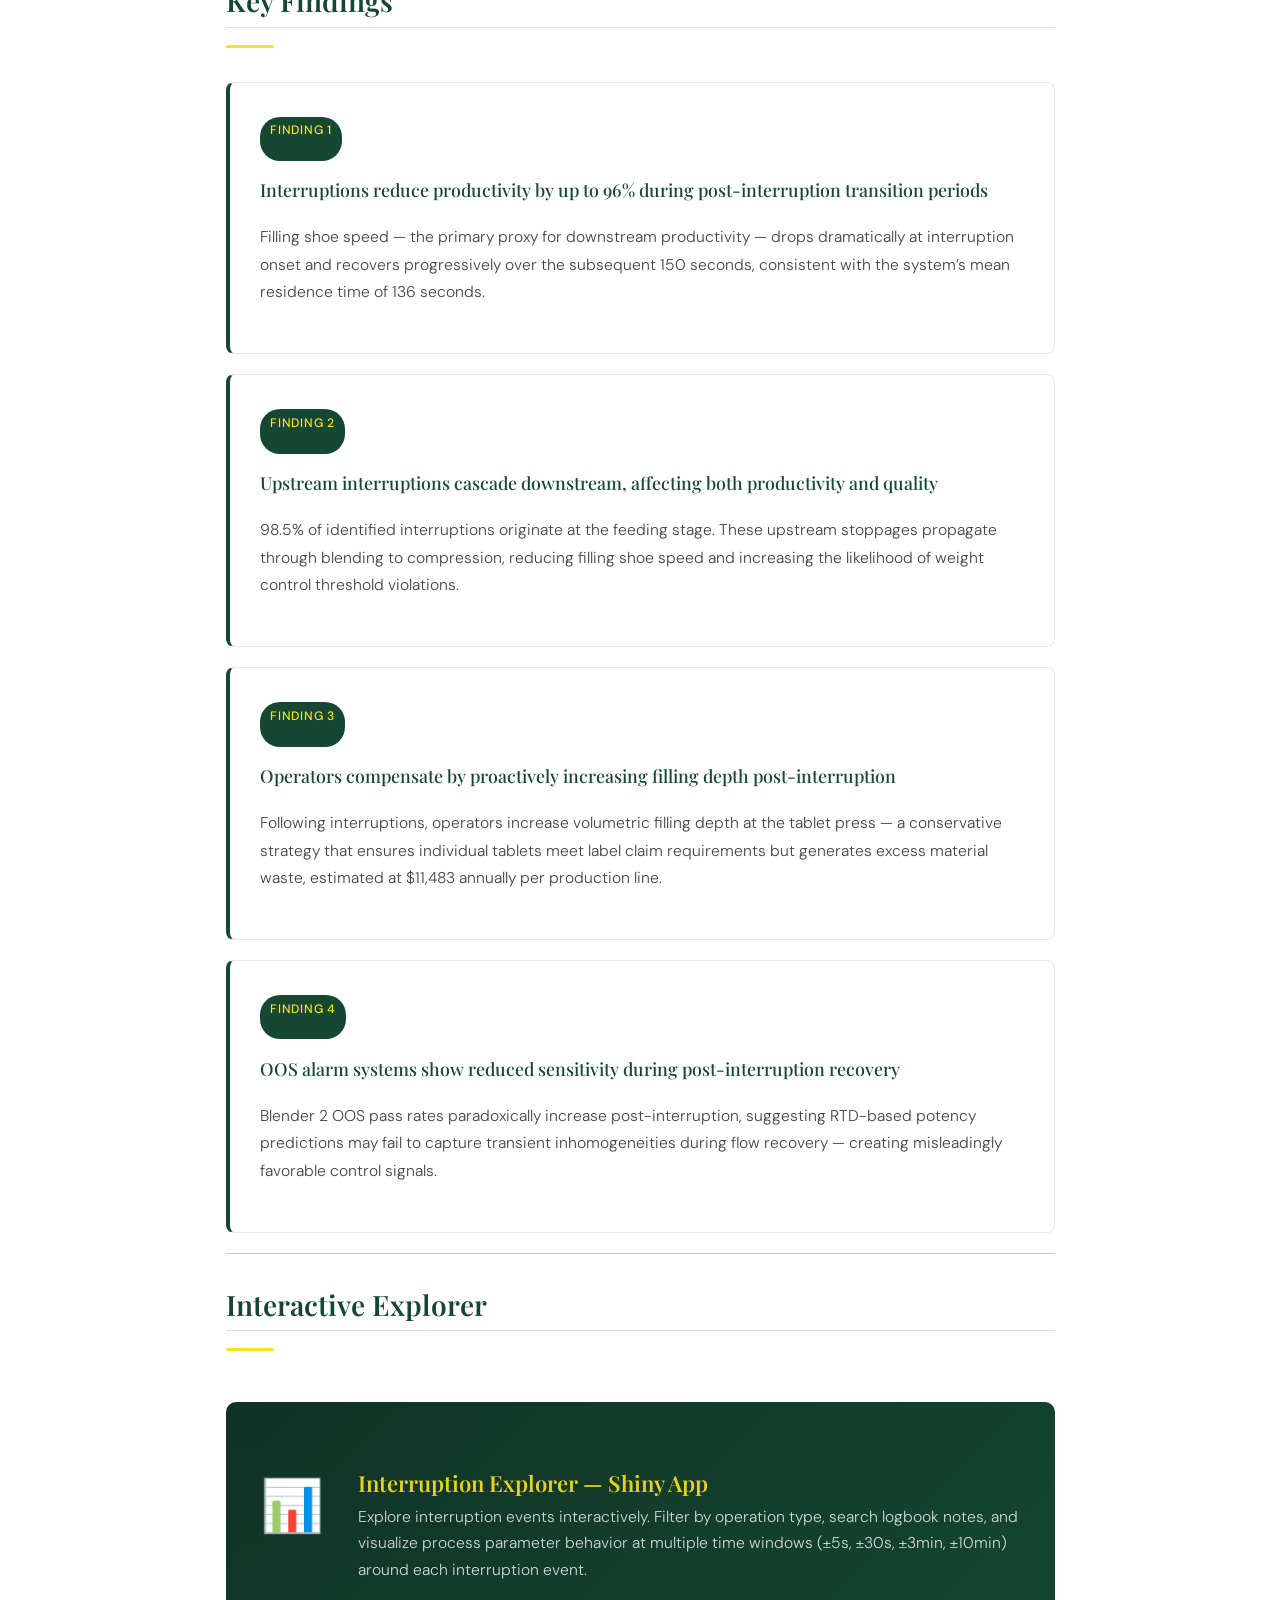
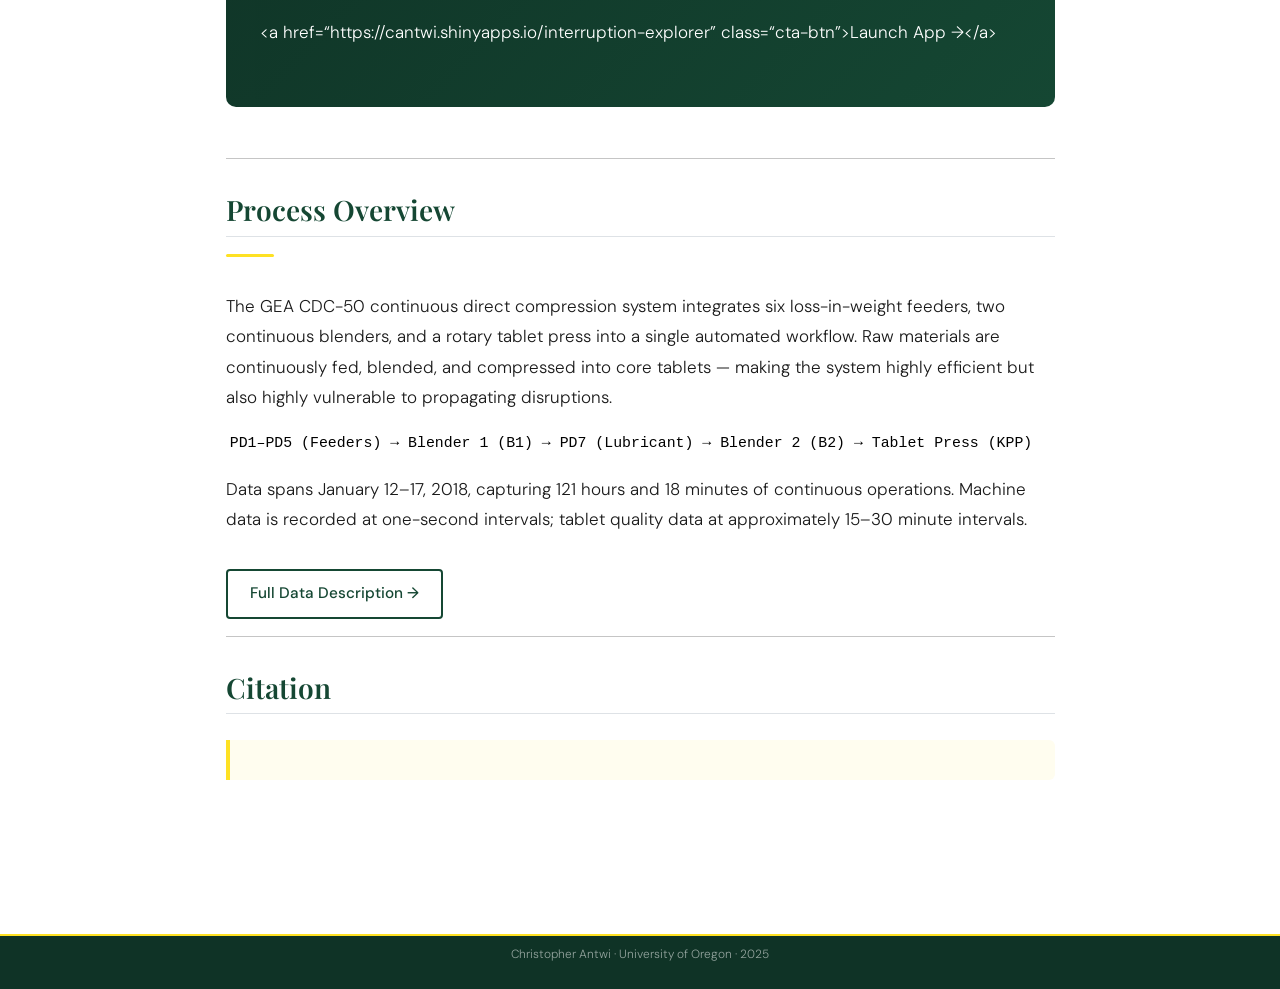
==== commit d6f32c73: "Add Shiny app link" ====
--- a/docs/index.html
+++ b/docs/index.html
@@ -261,7 +261,7 @@
 <h3 class="anchored" data-anchor-id="interruption-explorer-shiny-app">Interruption Explorer — Shiny App</h3>
 <p>Explore interruption events interactively. Filter by operation type, search logbook notes, and visualize process parameter behavior at multiple time windows (±5s, ±30s, ±3min, ±10min) around each interruption event.</p>
 </section>
-<p><a href="YOUR_SHINY_URL_HERE" class="cta-btn">Launch App →</a></p>
+<p>&lt;a href=“https://cantwi.shinyapps.io/interruption-explorer” class=“cta-btn”&gt;Launch App →&lt;/a&gt;</p>
 </div>
 <hr>
 </section>
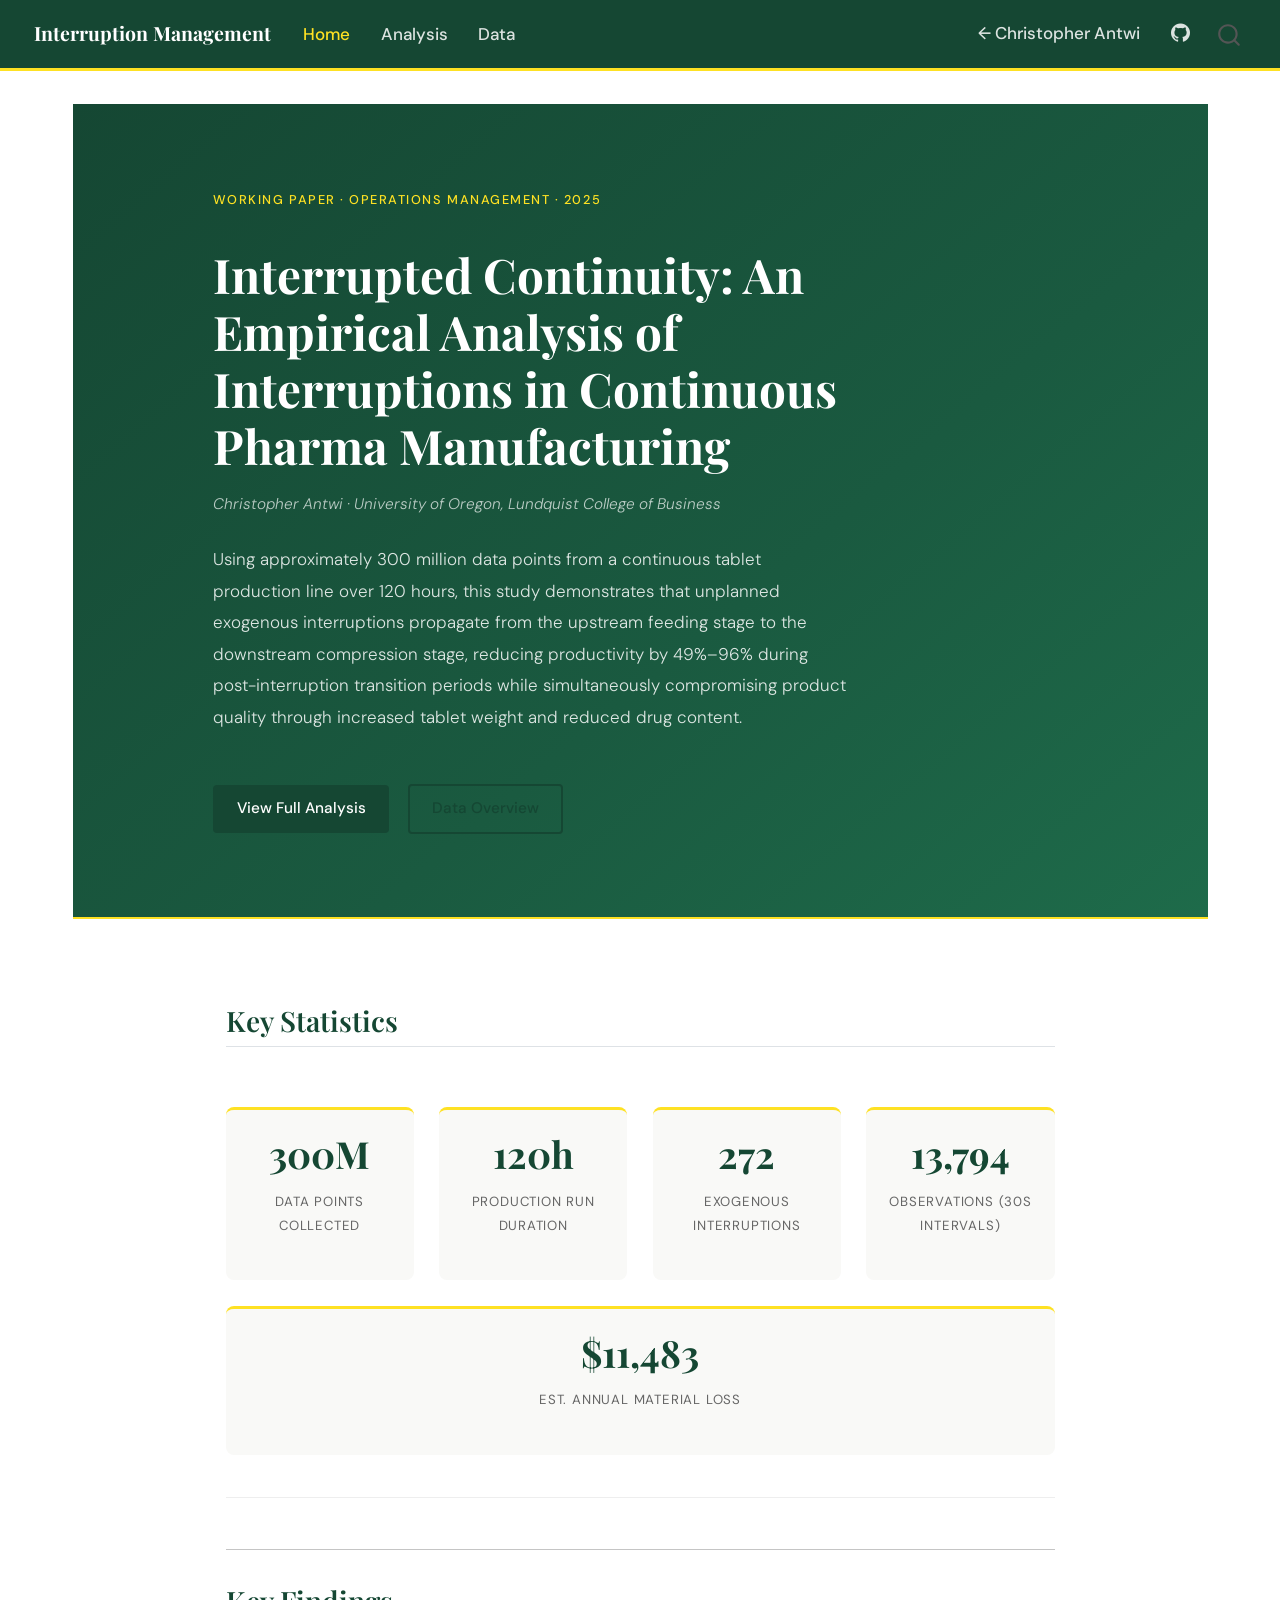
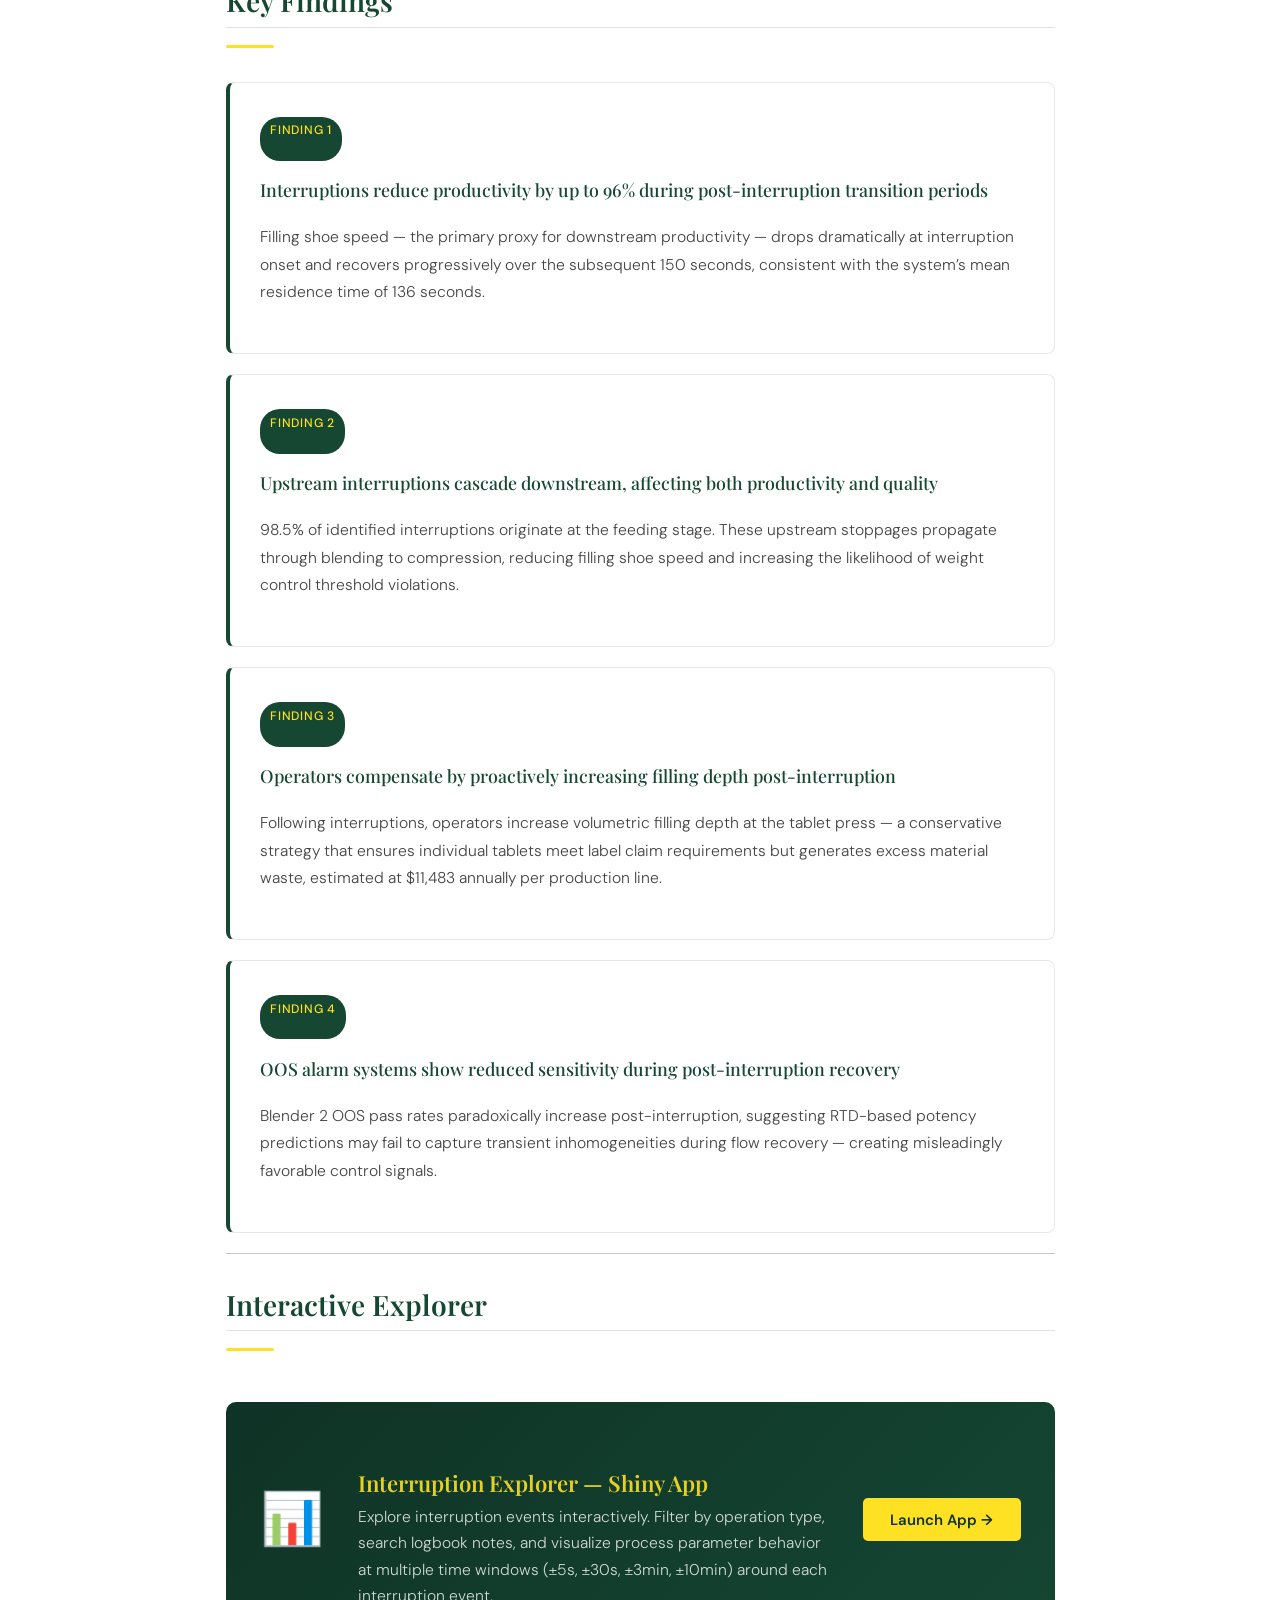
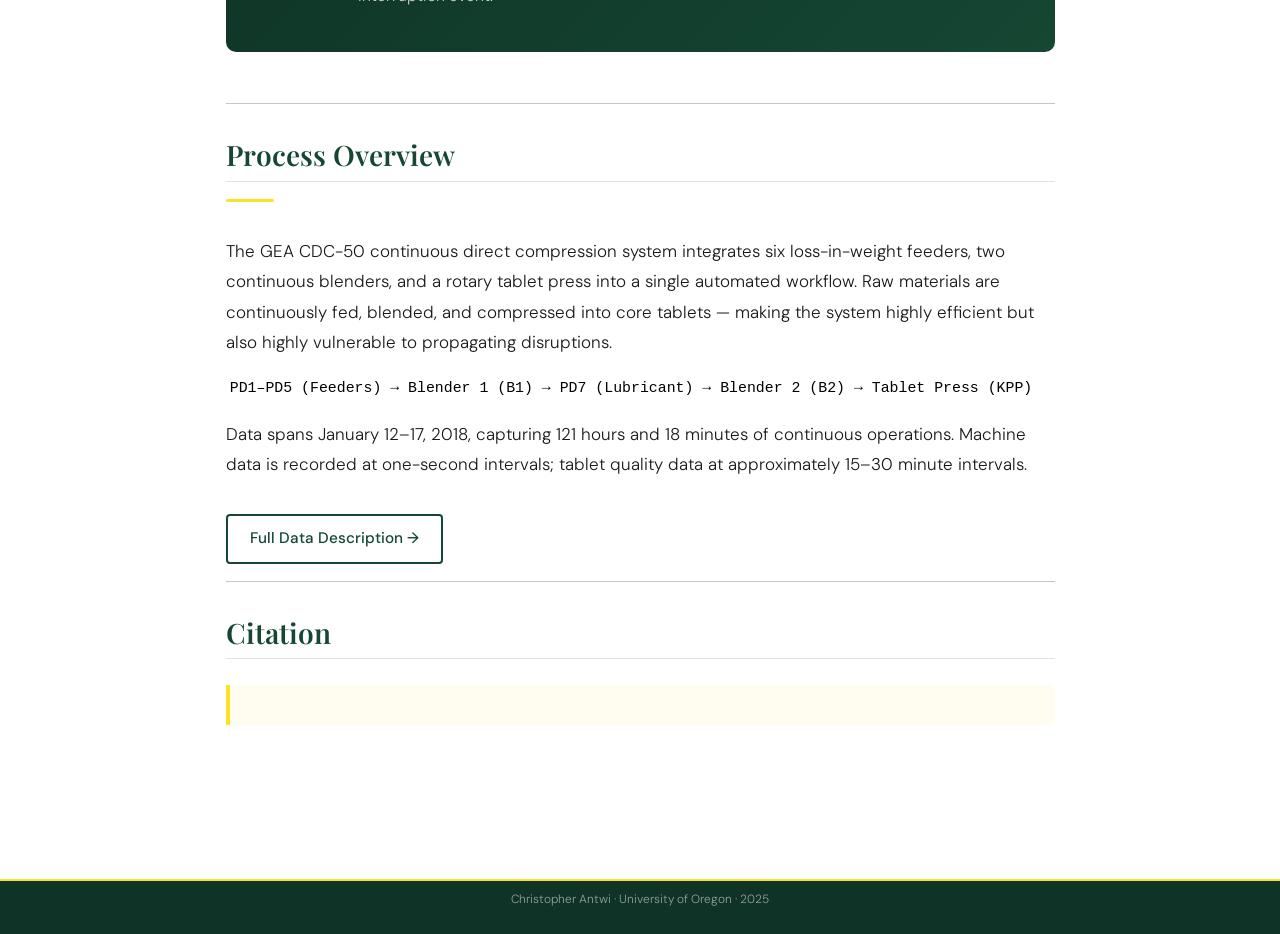
==== commit 9e0c5554: "Update Shiny URL" ====
--- a/docs/index.html
+++ b/docs/index.html
@@ -261,7 +261,7 @@
 <h3 class="anchored" data-anchor-id="interruption-explorer-shiny-app">Interruption Explorer — Shiny App</h3>
 <p>Explore interruption events interactively. Filter by operation type, search logbook notes, and visualize process parameter behavior at multiple time windows (±5s, ±30s, ±3min, ±10min) around each interruption event.</p>
 </section>
-<p>&lt;a href=“https://cantwi.shinyapps.io/interruption-explorer” class=“cta-btn”&gt;Launch App →&lt;/a&gt;</p>
+<p><a href="https://cantwi.shinyapps.io/interruption-explorer" class="cta-btn">Launch App →</a></p>
 </div>
 <hr>
 </section>
